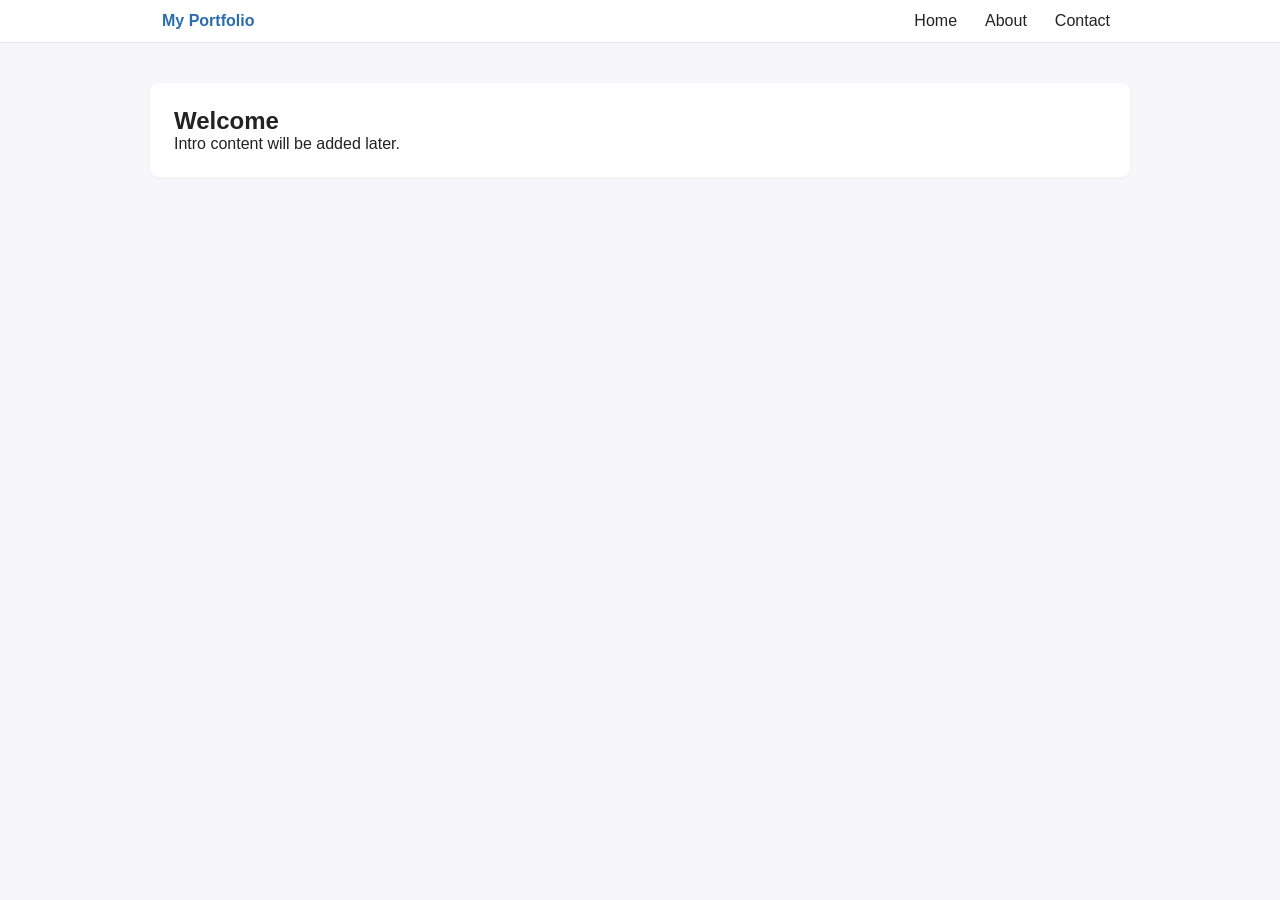
==== index.html @ 008fd502 "scaffold: add portfolio site" ====
<!doctype html>
<html lang="en">
  <head>
    <meta charset="utf-8" />
    <meta name="viewport" content="width=device-width,initial-scale=1" />
    <title>Portfolio - Home</title>
    <link rel="stylesheet" href="css/style.css" />
  </head>
  <body>
    <header>
      <nav>
        <a href="index.html" class="logo">My Portfolio</a>
        <ul class="nav-links">
          <li><a href="index.html">Home</a></li>
          <li><a href="about.html">About</a></li>
          <li><a href="contact.html">Contact</a></li>
        </ul>
      </nav>
    </header>

    <main>
      <section class="hero">
        <h1>Welcome</h1>
        <p>Intro content will be added later.</p>
      </section>
    </main>

    <script src="js/main.js"></script>
  </body>
</html>
---- css/style.css ----
/* Basic reset and simple layout for portfolio scaffold */
:root{
  --bg:#f7f7fb;
  --accent:#2b6cb0;
  --text:#222;
}
*{box-sizing:border-box;margin:0;padding:0}
html,body{height:100%}
body{font-family:Segoe UI,Roboto,Arial,sans-serif;background:var(--bg);color:var(--text);}
header{background:#fff;border-bottom:1px solid #e6e6ee}
nav{max-width:980px;margin:0 auto;display:flex;align-items:center;justify-content:space-between;padding:12px}
.nav-links{list-style:none;display:flex;gap:12px}
.nav-links a{color:var(--text);text-decoration:none;padding:6px 8px;border-radius:4px}
.nav-links a:hover{background:#f0f4ff;color:var(--accent)}
.hero, .about, .contact{max-width:980px;margin:40px auto;padding:24px;background:#fff;border-radius:8px;box-shadow:0 1px 4px rgba(16,24,40,0.04)}
.logo{font-weight:700;color:var(--accent);text-decoration:none}
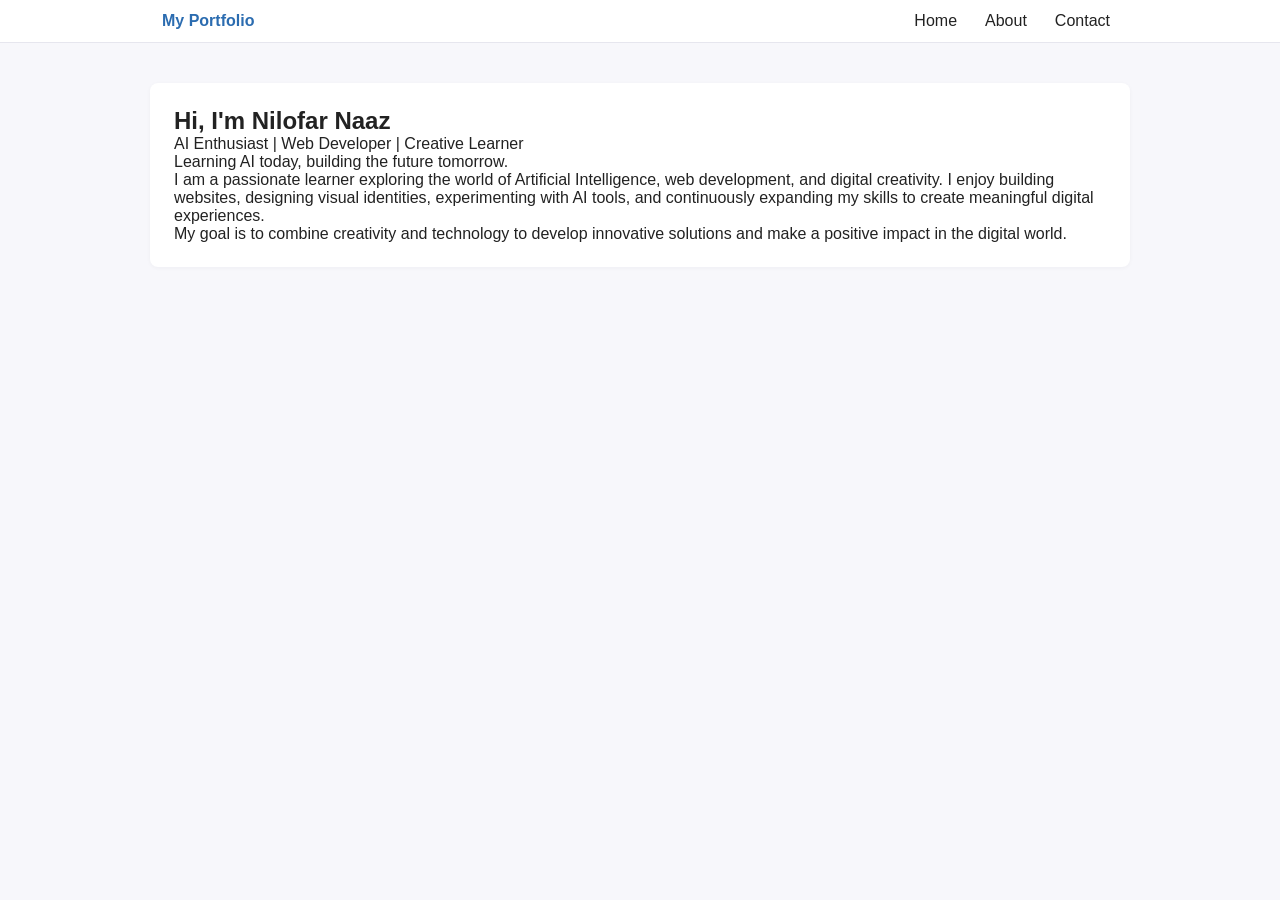
==== commit a8ae858a: "content: update home page text" ====
--- a/index.html
+++ b/index.html
@@ -20,8 +20,11 @@
 
     <main>
       <section class="hero">
-        <h1>Welcome</h1>
-        <p>Intro content will be added later.</p>
+        <h1>Hi, I'm Nilofar Naaz</h1>
+        <p class="tagline">AI Enthusiast | Web Developer | Creative Learner</p>
+        <p class="subtitle">Learning AI today, building the future tomorrow.</p>
+        <p>I am a passionate learner exploring the world of Artificial Intelligence, web development, and digital creativity. I enjoy building websites, designing visual identities, experimenting with AI tools, and continuously expanding my skills to create meaningful digital experiences.</p>
+        <p>My goal is to combine creativity and technology to develop innovative solutions and make a positive impact in the digital world.</p>
       </section>
     </main>
 
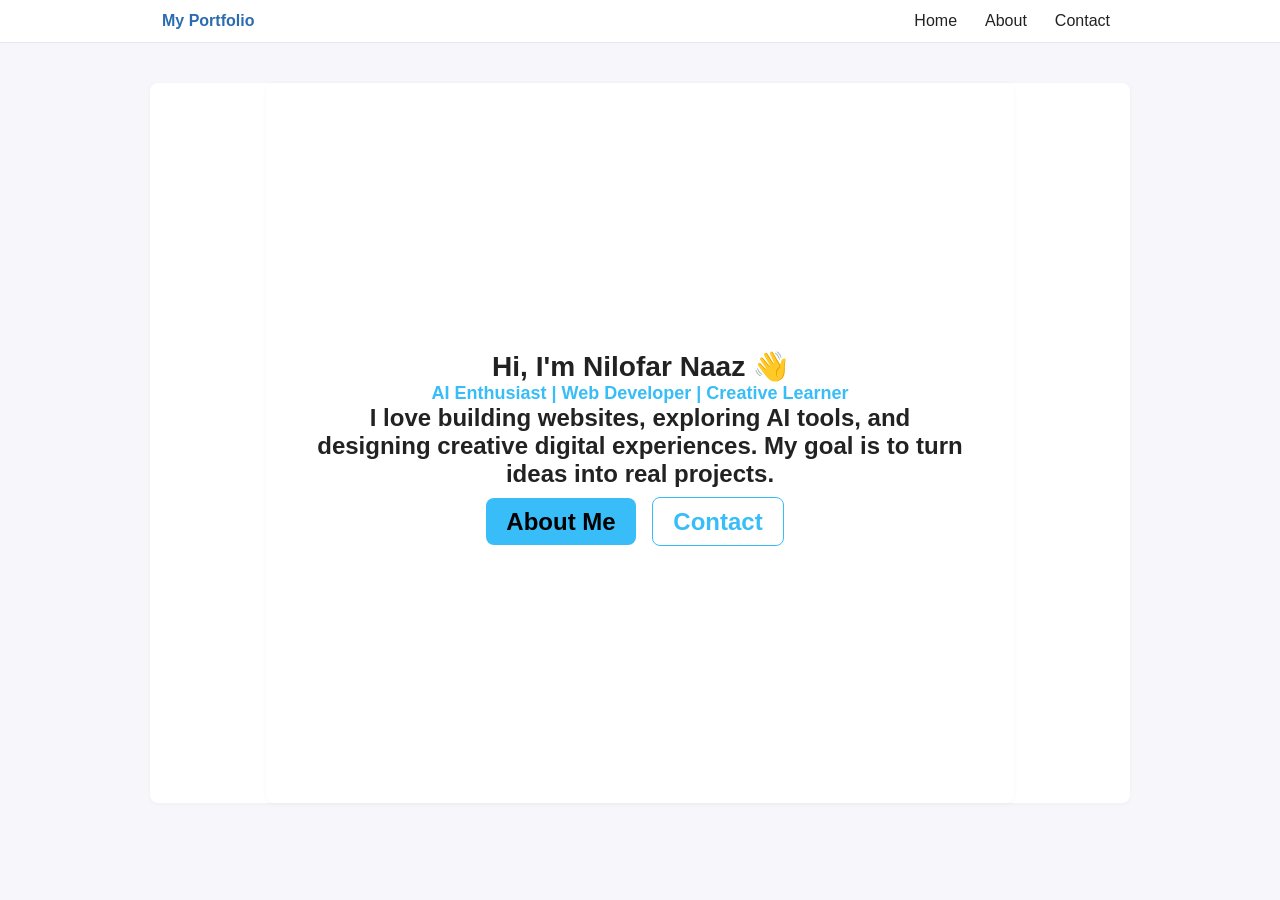
==== commit 06984217: "updated portfolio" ====
--- a/index.html
+++ b/index.html
@@ -20,11 +20,22 @@
 
     <main>
       <section class="hero">
-        <h1>Hi, I'm Nilofar Naaz</h1>
-        <p class="tagline">AI Enthusiast | Web Developer | Creative Learner</p>
-        <p class="subtitle">Learning AI today, building the future tomorrow.</p>
-        <p>I am a passionate learner exploring the world of Artificial Intelligence, web development, and digital creativity. I enjoy building websites, designing visual identities, experimenting with AI tools, and continuously expanding my skills to create meaningful digital experiences.</p>
-        <p>My goal is to combine creativity and technology to develop innovative solutions and make a positive impact in the digital world.</p>
+        <h1><section class="hero">
+  <div class="hero-box">
+    <h1>Hi, I'm Nilofar Naaz 👋</h1>
+
+    <h2 class="typing">AI Enthusiast | Web Developer | Creative Learner</h2>
+
+    <p>
+      I love building websites, exploring AI tools, and designing creative digital experiences.
+      My goal is to turn ideas into real projects.
+    </p>
+
+    <div class="btn-group">
+      <a href="about.html" class="btn">About Me</a>
+      <a href="contact.html" class="btn btn-outline">Contact</a>
+    </div>
+  </div>
       </section>
     </main>
 
--- a/css/style.css
+++ b/css/style.css
@@ -14,3 +14,42 @@
 .nav-links a:hover{background:#f0f4ff;color:var(--accent)}
 .hero, .about, .contact{max-width:980px;margin:40px auto;padding:24px;background:#fff;border-radius:8px;box-shadow:0 1px 4px rgba(16,24,40,0.04)}
 .logo{font-weight:700;color:var(--accent);text-decoration:none}
+.hero {
+  display: flex;
+  justify-content: center;
+  align-items: center;
+  height: 80vh;
+  text-align: center;
+}
+
+.hero-box {
+  max-width: 700px;
+  padding: 20px;
+  background: rgba(255,255,255,0.05);
+  border-radius: 15px;
+  backdrop-filter: blur(10px);
+}
+
+.typing {
+  font-size: 18px;
+  color: #38bdf8;
+}
+
+.btn-group {
+  margin-top: 20px;
+}
+
+.btn {
+  padding: 10px 20px;
+  background: #38bdf8;
+  color: black;
+  text-decoration: none;
+  border-radius: 8px;
+  margin-right: 10px;
+}
+
+.btn-outline {
+  background: transparent;
+  border: 1px solid #38bdf8;
+  color: #38bdf8;
+}
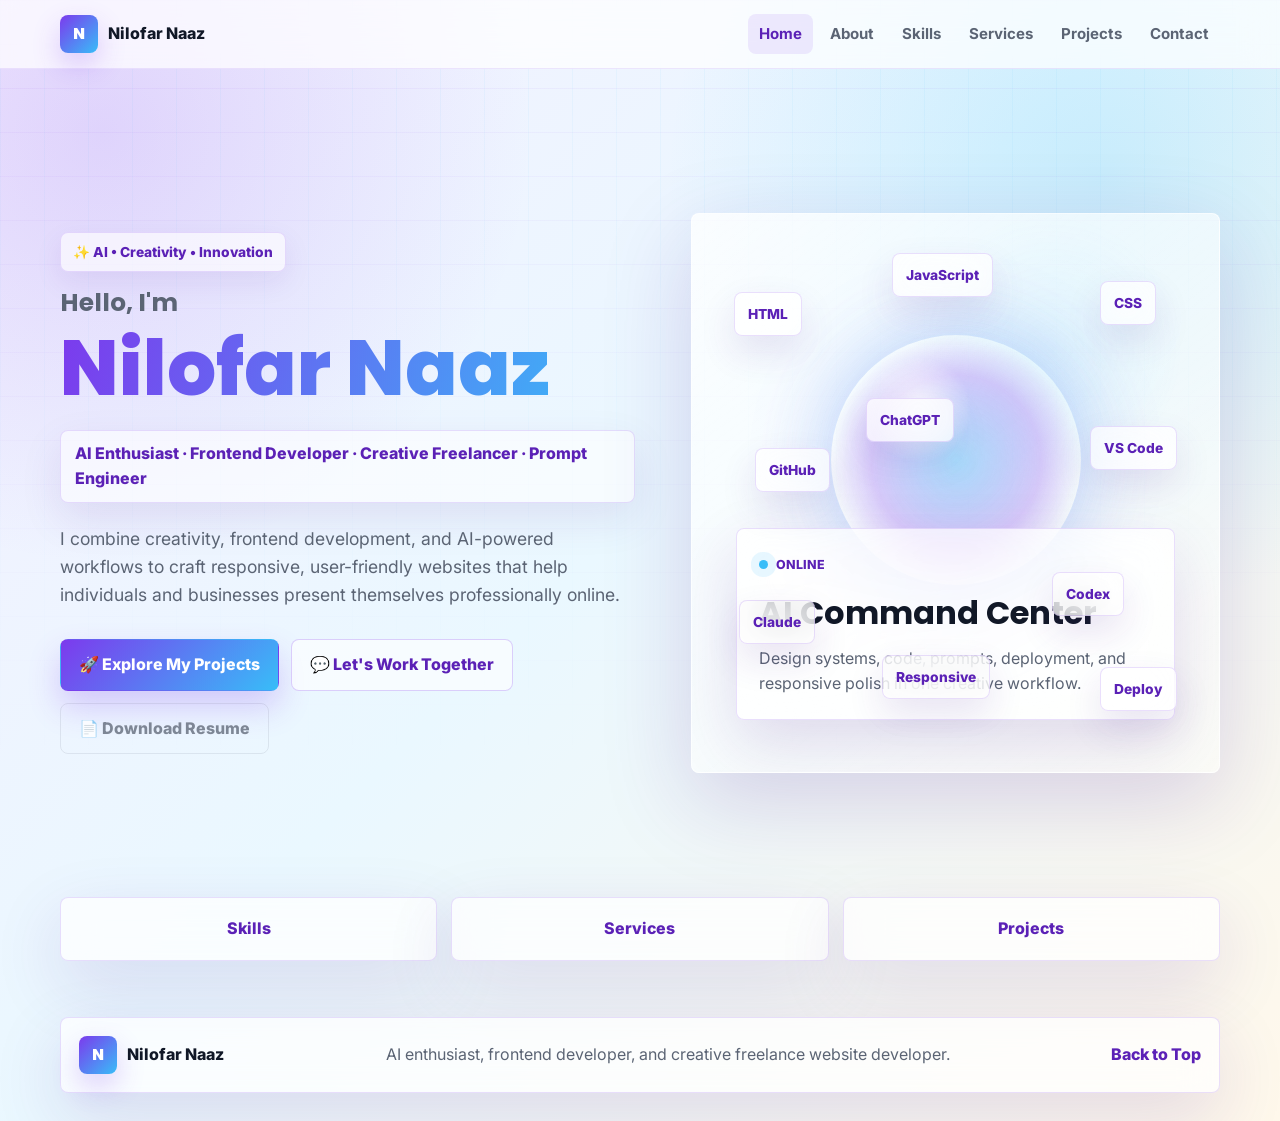
==== commit ae1de700: "Initial portfolio website" ====
--- a/index.html
+++ b/index.html
@@ -3,41 +3,98 @@
   <head>
     <meta charset="utf-8" />
     <meta name="viewport" content="width=device-width,initial-scale=1" />
-    <title>Portfolio - Home</title>
+    <meta
+      name="description"
+      content="Nilofar Naaz is an AI enthusiast, frontend developer, prompt engineer, and creative freelance website developer."
+    />
+    <title>Nilofar Naaz | AI & Frontend Portfolio</title>
+    <link rel="preconnect" href="https://fonts.googleapis.com" />
+    <link rel="preconnect" href="https://fonts.gstatic.com" crossorigin />
+    <link
+      href="https://fonts.googleapis.com/css2?family=Inter:wght@400;500;600;700;800&family=Poppins:wght@600;700;800&display=swap"
+      rel="stylesheet"
+    />
     <link rel="stylesheet" href="css/style.css" />
   </head>
   <body>
-    <header>
-      <nav>
-        <a href="index.html" class="logo">My Portfolio</a>
+    <header class="site-header">
+      <nav class="site-nav" aria-label="Primary navigation">
+        <a href="index.html" class="logo" aria-label="Nilofar Naaz home">
+          <span class="logo-mark">N</span>
+          <span>Nilofar Naaz</span>
+        </a>
         <ul class="nav-links">
-          <li><a href="index.html">Home</a></li>
+          <li><a href="index.html" aria-current="page">Home</a></li>
           <li><a href="about.html">About</a></li>
+          <li><a href="skills.html">Skills</a></li>
+          <li><a href="services.html">Services</a></li>
+          <li><a href="projects.html">Projects</a></li>
           <li><a href="contact.html">Contact</a></li>
         </ul>
       </nav>
     </header>
 
     <main>
-      <section class="hero">
-        <h1><section class="hero">
-  <div class="hero-box">
-    <h1>Hi, I'm Nilofar Naaz 👋</h1>
+      <section class="hero" id="home">
+        <div class="hero-content">
+          <p class="eyebrow">✨ AI • Creativity • Innovation</p>
+          <h1>
+            <span class="hero-kicker">Hello, I'm</span>
+            <span class="hero-name">Nilofar Naaz</span>
+          </h1>
+          <p class="role-line">
+            AI Enthusiast · Frontend Developer · Creative Freelancer · Prompt Engineer
+          </p>
+          <p class="hero-subtitle">
+            I combine creativity, frontend development, and AI-powered workflows
+            to craft responsive, user-friendly websites that help individuals
+            and businesses present themselves professionally online.
+          </p>
 
-    <h2 class="typing">AI Enthusiast | Web Developer | Creative Learner</h2>
+          <div class="hero-actions" aria-label="Primary actions">
+            <a href="projects.html" class="btn">🚀 Explore My Projects</a>
+            <a href="contact.html" class="btn btn-outline">💬 Let's Work Together</a>
+            <span class="btn btn-ghost is-disabled" aria-disabled="true">📄 Download Resume</span>
+          </div>
+        </div>
 
-    <p>
-      I love building websites, exploring AI tools, and designing creative digital experiences.
-      My goal is to turn ideas into real projects.
-    </p>
+        <div class="hero-visual command-center" aria-label="AI Command Center visual">
+          <div class="command-orb"></div>
+          <div class="command-panel">
+            <span class="panel-status">Online</span>
+            <strong>AI Command Center</strong>
+            <p>Design systems, code, prompts, deployment, and responsive polish in one creative workflow.</p>
+          </div>
+          <span class="tool-chip chip-html">HTML</span>
+          <span class="tool-chip chip-css">CSS</span>
+          <span class="tool-chip chip-js">JavaScript</span>
+          <span class="tool-chip chip-github">GitHub</span>
+          <span class="tool-chip chip-vscode">VS Code</span>
+          <span class="tool-chip chip-chatgpt">ChatGPT</span>
+          <span class="tool-chip chip-claude">Claude</span>
+          <span class="tool-chip chip-codex">Codex</span>
+          <span class="tool-chip chip-responsive">Responsive</span>
+          <span class="tool-chip chip-deploy">Deploy</span>
+        </div>
+      </section>
 
-    <div class="btn-group">
-      <a href="about.html" class="btn">About Me</a>
-      <a href="contact.html" class="btn btn-outline">Contact</a>
-    </div>
-  </div>
+      <section class="preview-band" aria-label="Portfolio sections preview">
+        <a class="preview-pill" href="skills.html">Skills</a>
+        <a class="preview-pill" href="services.html">Services</a>
+        <a class="preview-pill" href="projects.html">Projects</a>
       </section>
     </main>
+
+    <footer class="site-footer">
+      <div class="footer-inner">
+        <a href="index.html" class="logo" aria-label="Nilofar Naaz home">
+          <span class="logo-mark">N</span>
+          <span>Nilofar Naaz</span>
+        </a>
+        <p>AI enthusiast, frontend developer, and creative freelance website developer.</p>
+        <a href="#home" class="footer-link">Back to Top</a>
+      </div>
+    </footer>
 
     <script src="js/main.js"></script>
   </body>
--- a/css/style.css
+++ b/css/style.css
@@ -1,55 +1,856 @@
-/* Basic reset and simple layout for portfolio scaffold */
-:root{
-  --bg:#f7f7fb;
-  --accent:#2b6cb0;
-  --text:#222;
-}
-*{box-sizing:border-box;margin:0;padding:0}
-html,body{height:100%}
-body{font-family:Segoe UI,Roboto,Arial,sans-serif;background:var(--bg);color:var(--text);}
-header{background:#fff;border-bottom:1px solid #e6e6ee}
-nav{max-width:980px;margin:0 auto;display:flex;align-items:center;justify-content:space-between;padding:12px}
-.nav-links{list-style:none;display:flex;gap:12px}
-.nav-links a{color:var(--text);text-decoration:none;padding:6px 8px;border-radius:4px}
-.nav-links a:hover{background:#f0f4ff;color:var(--accent)}
-.hero, .about, .contact{max-width:980px;margin:40px auto;padding:24px;background:#fff;border-radius:8px;box-shadow:0 1px 4px rgba(16,24,40,0.04)}
-.logo{font-weight:700;color:var(--accent);text-decoration:none}
+/* Premium portfolio foundation */
+:root {
+  --primary: #7c3aed;
+  --primary-dark: #5b21b6;
+  --secondary: #38bdf8;
+  --ink: #111827;
+  --muted: #5b6474;
+  --soft-lavender: #f4efff;
+  --soft-blue: #eaf8ff;
+  --soft-cream: #fff8eb;
+  --glass: rgba(255, 255, 255, 0.72);
+  --glass-border: rgba(124, 58, 237, 0.16);
+  --shadow: 0 24px 70px rgba(76, 29, 149, 0.14);
+  --radius: 8px;
+}
+
+* {
+  box-sizing: border-box;
+  margin: 0;
+  padding: 0;
+}
+
+html {
+  scroll-behavior: smooth;
+}
+
+body {
+  min-height: 100vh;
+  overflow-x: hidden;
+  color: var(--ink);
+  font-family: "Inter", "Segoe UI", Arial, sans-serif;
+  line-height: 1.6;
+  background:
+    radial-gradient(circle at 8% 12%, rgba(124, 58, 237, 0.16), transparent 28%),
+    radial-gradient(circle at 86% 16%, rgba(56, 189, 248, 0.2), transparent 30%),
+    linear-gradient(135deg, var(--soft-lavender) 0%, var(--soft-blue) 48%, var(--soft-cream) 100%);
+}
+
+body::before {
+  content: "";
+  position: fixed;
+  inset: 0;
+  z-index: -1;
+  background-image:
+    linear-gradient(rgba(124, 58, 237, 0.06) 1px, transparent 1px),
+    linear-gradient(90deg, rgba(56, 189, 248, 0.06) 1px, transparent 1px);
+  background-size: 44px 44px;
+  mask-image: linear-gradient(to bottom, rgba(0, 0, 0, 0.9), transparent 86%);
+}
+
+a {
+  color: inherit;
+}
+
+.site-header,
+body > header:not(.site-header) {
+  position: sticky;
+  top: 0;
+  z-index: 20;
+  border-bottom: 1px solid rgba(124, 58, 237, 0.12);
+  background: rgba(255, 255, 255, 0.72);
+  backdrop-filter: blur(18px);
+}
+
+.site-nav,
+body > header:not(.site-header) nav {
+  width: min(1160px, calc(100% - 32px));
+  margin: 0 auto;
+  display: flex;
+  align-items: center;
+  justify-content: space-between;
+  gap: 24px;
+  padding: 14px 0;
+}
+
+.logo {
+  display: inline-flex;
+  align-items: center;
+  gap: 10px;
+  color: var(--ink);
+  font-weight: 800;
+  text-decoration: none;
+  white-space: nowrap;
+}
+
+.logo-mark {
+  display: grid;
+  width: 38px;
+  height: 38px;
+  place-items: center;
+  border-radius: var(--radius);
+  color: #fff;
+  font-family: "Poppins", sans-serif;
+  background: linear-gradient(135deg, var(--primary), var(--secondary));
+  box-shadow: 0 12px 28px rgba(124, 58, 237, 0.24);
+}
+
+.nav-links {
+  list-style: none;
+  display: flex;
+  align-items: center;
+  justify-content: flex-end;
+  gap: 6px;
+  flex-wrap: wrap;
+}
+
+.nav-links a {
+  display: block;
+  padding: 8px 11px;
+  border-radius: var(--radius);
+  color: var(--muted);
+  font-size: 0.94rem;
+  font-weight: 700;
+  text-decoration: none;
+  transition: color 0.2s ease, background-color 0.2s ease, transform 0.2s ease;
+}
+
+.nav-links a:hover,
+.nav-links a:focus-visible,
+.nav-links a[aria-current="page"] {
+  color: var(--primary-dark);
+  background: rgba(124, 58, 237, 0.1);
+}
+
 .hero {
+  width: min(1160px, calc(100% - 32px));
+  min-height: calc(100vh - 72px);
+  margin: 0 auto;
+  display: grid;
+  grid-template-columns: minmax(0, 1fr) minmax(340px, 0.92fr);
+  align-items: center;
+  gap: 56px;
+  padding: 72px 0 52px;
+}
+
+.hero-content {
+  animation: slide-up 0.7s ease both;
+}
+
+.eyebrow {
+  width: fit-content;
+  margin-bottom: 18px;
+  padding: 8px 12px;
+  border: 1px solid rgba(124, 58, 237, 0.16);
+  border-radius: var(--radius);
+  color: var(--primary-dark);
+  font-size: 0.86rem;
+  font-weight: 800;
+  background: rgba(255, 255, 255, 0.64);
+  box-shadow: 0 10px 28px rgba(76, 29, 149, 0.08);
+}
+
+h1,
+h2,
+h3 {
+  font-family: "Poppins", "Inter", sans-serif;
+  line-height: 1.08;
+  letter-spacing: 0;
+}
+
+.hero h1 {
+  max-width: 760px;
+  font-size: clamp(2.55rem, 6vw, 5.35rem);
+  font-weight: 800;
+}
+
+.hero-kicker {
+  display: block;
+  margin-bottom: 10px;
+  color: var(--muted);
+  font-size: clamp(1.2rem, 2vw, 1.55rem);
+  font-weight: 700;
+}
+
+.hero-name {
+  display: block;
+  color: transparent;
+  background: linear-gradient(110deg, var(--primary), var(--secondary));
+  background-clip: text;
+  -webkit-background-clip: text;
+}
+
+.role-line {
+  width: fit-content;
+  margin-top: 20px;
+  padding: 10px 14px;
+  border: 1px solid var(--glass-border);
+  border-radius: var(--radius);
+  color: var(--primary-dark);
+  font-weight: 800;
+  background: rgba(255, 255, 255, 0.6);
+  box-shadow: 0 16px 42px rgba(76, 29, 149, 0.1);
+}
+
+.hero-subtitle {
+  max-width: 680px;
+  margin-top: 22px;
+  color: var(--muted);
+  font-size: 1.1rem;
+}
+
+.hero-actions {
   display: flex;
+  align-items: center;
+  flex-wrap: wrap;
+  gap: 12px;
+  margin-top: 30px;
+}
+
+.btn {
+  display: inline-flex;
+  min-height: 48px;
+  align-items: center;
   justify-content: center;
+  padding: 12px 18px;
+  border: 1px solid transparent;
+  border-radius: var(--radius);
+  color: #fff;
+  font-weight: 800;
+  text-decoration: none;
+  background: linear-gradient(135deg, var(--primary), var(--secondary));
+  box-shadow: 0 16px 32px rgba(124, 58, 237, 0.24);
+  transition: transform 0.2s ease, box-shadow 0.2s ease, background-color 0.2s ease;
+}
+
+.btn:hover,
+.btn:focus-visible {
+  transform: translateY(-2px);
+  box-shadow: 0 22px 42px rgba(124, 58, 237, 0.28);
+}
+
+.btn-outline {
+  color: var(--primary-dark);
+  border-color: rgba(124, 58, 237, 0.24);
+  background: rgba(255, 255, 255, 0.62);
+  box-shadow: none;
+}
+
+.btn-ghost {
+  color: var(--muted);
+  border-color: rgba(17, 24, 39, 0.1);
+  background: transparent;
+  box-shadow: none;
+}
+
+.is-disabled {
+  cursor: not-allowed;
+  opacity: 0.76;
+}
+
+.hero-visual {
+  position: relative;
+  min-height: 560px;
+  border: 1px solid rgba(255, 255, 255, 0.7);
+  border-radius: var(--radius);
+  overflow: hidden;
+  background:
+    linear-gradient(145deg, rgba(255, 255, 255, 0.76), rgba(255, 255, 255, 0.38)),
+    radial-gradient(circle at 50% 45%, rgba(124, 58, 237, 0.2), transparent 34%),
+    radial-gradient(circle at 68% 24%, rgba(56, 189, 248, 0.24), transparent 24%);
+  box-shadow: 0 28px 90px rgba(76, 29, 149, 0.18);
+  animation: fade-in 0.8s 0.12s ease both;
+}
+
+.command-center {
+  isolation: isolate;
+}
+
+.command-orb {
+  position: absolute;
+  left: 50%;
+  top: 44%;
+  width: min(250px, 54%);
+  aspect-ratio: 1;
+  transform: translate(-50%, -50%);
+  border-radius: 50%;
+  background:
+    radial-gradient(circle at 35% 30%, rgba(255, 255, 255, 0.95), transparent 22%),
+    radial-gradient(circle, rgba(56, 189, 248, 0.38), rgba(124, 58, 237, 0.24) 48%, transparent 70%);
+  box-shadow:
+    0 0 70px rgba(56, 189, 248, 0.24),
+    0 0 90px rgba(124, 58, 237, 0.2);
+}
+
+.command-panel {
+  position: absolute;
+  left: 44px;
+  right: 44px;
+  bottom: 52px;
+  z-index: 3;
+  padding: 22px;
+  border: 1px solid var(--glass-border);
+  border-radius: var(--radius);
+  background: rgba(255, 255, 255, 0.72);
+  box-shadow: 0 24px 62px rgba(76, 29, 149, 0.15);
+  backdrop-filter: blur(18px);
+}
+
+.command-panel strong {
+  display: block;
+  margin-top: 10px;
+  font-family: "Poppins", sans-serif;
+  font-size: clamp(1.35rem, 3vw, 2rem);
+}
+
+.command-panel p {
+  margin-top: 8px;
+  color: var(--muted);
+}
+
+.panel-status {
+  display: inline-flex;
   align-items: center;
-  height: 80vh;
+  gap: 8px;
+  color: var(--primary-dark);
+  font-size: 0.78rem;
+  font-weight: 800;
+  text-transform: uppercase;
+}
+
+.panel-status::before {
+  content: "";
+  width: 9px;
+  height: 9px;
+  border-radius: 50%;
+  background: var(--secondary);
+  box-shadow: 0 0 0 8px rgba(56, 189, 248, 0.12);
+}
+
+.tool-chip {
+  position: absolute;
+  z-index: 4;
+  padding: 10px 13px;
+  border: 1px solid var(--glass-border);
+  border-radius: var(--radius);
+  color: var(--primary-dark);
+  font-size: 0.86rem;
+  font-weight: 800;
+  background: rgba(255, 255, 255, 0.7);
+  box-shadow: 0 16px 36px rgba(76, 29, 149, 0.12);
+  backdrop-filter: blur(18px);
+  animation: float-card 6s ease-in-out infinite;
+}
+
+.chip-html {
+  left: 8%;
+  top: 14%;
+  animation-delay: 0s;
+}
+
+.chip-css {
+  right: 12%;
+  top: 12%;
+  animation-delay: -1.4s;
+}
+
+.chip-js {
+  left: 38%;
+  top: 7%;
+  animation-delay: -2.2s;
+}
+
+.chip-github {
+  left: 12%;
+  top: 42%;
+  animation-delay: -3.1s;
+}
+
+.chip-vscode {
+  right: 8%;
+  top: 38%;
+  animation-delay: -0.8s;
+}
+
+.chip-chatgpt {
+  left: 33%;
+  top: 33%;
+  animation-delay: -2.8s;
+}
+
+.chip-claude {
+  left: 9%;
+  bottom: 23%;
+  animation-delay: -1.9s;
+}
+
+.chip-codex {
+  right: 18%;
+  bottom: 28%;
+  animation-delay: -3.6s;
+}
+
+.chip-responsive {
+  left: 36%;
+  bottom: 13%;
+  animation-delay: -0.5s;
+}
+
+.chip-deploy {
+  right: 8%;
+  bottom: 11%;
+  animation-delay: -2.5s;
+}
+
+.preview-band {
+  width: min(1160px, calc(100% - 32px));
+  margin: 0 auto 56px;
+  display: grid;
+  grid-template-columns: repeat(3, 1fr);
+  gap: 14px;
+}
+
+.preview-pill {
+  padding: 18px;
+  border: 1px solid var(--glass-border);
+  border-radius: var(--radius);
+  color: var(--primary-dark);
+  font-weight: 800;
   text-align: center;
-}
-
-.hero-box {
-  max-width: 700px;
-  padding: 20px;
-  background: rgba(255,255,255,0.05);
-  border-radius: 15px;
-  backdrop-filter: blur(10px);
-}
-
-.typing {
-  font-size: 18px;
-  color: #38bdf8;
-}
-
-.btn-group {
+  text-decoration: none;
+  background: var(--glass);
+  box-shadow: var(--shadow);
+  backdrop-filter: blur(18px);
+  transition: transform 0.2s ease, box-shadow 0.2s ease;
+}
+
+.preview-pill:hover,
+.preview-pill:focus-visible {
+  transform: translateY(-3px);
+}
+
+.page-hero,
+.page-section,
+.cta-panel {
+  width: min(1160px, calc(100% - 32px));
+  margin: 0 auto;
+}
+
+.page-hero {
+  padding: 76px 0 34px;
+}
+
+.page-hero h1 {
+  max-width: 840px;
+  font-size: clamp(2.4rem, 6vw, 4.7rem);
+}
+
+.page-hero > p:not(.eyebrow) {
+  max-width: 760px;
   margin-top: 20px;
-}
-
-.btn {
-  padding: 10px 20px;
-  background: #38bdf8;
-  color: black;
+  color: var(--muted);
+  font-size: 1.08rem;
+}
+
+.page-section {
+  padding: 28px 0 68px;
+}
+
+.section-header {
+  display: flex;
+  align-items: end;
+  justify-content: space-between;
+  gap: 24px;
+  margin-bottom: 20px;
+}
+
+.section-header h2 {
+  font-size: clamp(2rem, 4vw, 3.3rem);
+}
+
+.card-grid {
+  display: grid;
+  grid-template-columns: repeat(2, minmax(0, 1fr));
+  gap: 18px;
+}
+
+.content-card,
+.cta-panel,
+.site-footer {
+  border: 1px solid var(--glass-border);
+  border-radius: var(--radius);
+  background: var(--glass);
+  box-shadow: var(--shadow);
+  backdrop-filter: blur(18px);
+}
+
+.content-card {
+  min-height: 100%;
+  padding: 24px;
+  transition: transform 0.2s ease, box-shadow 0.2s ease;
+}
+
+.content-card:hover,
+.content-card:focus-within {
+  transform: translateY(-4px);
+  box-shadow: 0 28px 74px rgba(76, 29, 149, 0.18);
+}
+
+.content-card h3 {
+  margin-bottom: 12px;
+  font-size: 1.35rem;
+}
+
+.content-card p {
+  color: var(--muted);
+}
+
+.tag-list {
+  list-style: none;
+  display: flex;
+  flex-wrap: wrap;
+  gap: 8px;
+  margin-top: 18px;
+}
+
+.tag-list li {
+  padding: 7px 10px;
+  border: 1px solid rgba(124, 58, 237, 0.16);
+  border-radius: var(--radius);
+  color: var(--primary-dark);
+  font-size: 0.84rem;
+  font-weight: 800;
+  background: rgba(255, 255, 255, 0.58);
+}
+
+.text-link {
+  display: inline-flex;
+  margin-top: 18px;
+  color: var(--primary-dark);
+  font-weight: 800;
   text-decoration: none;
-  border-radius: 8px;
-  margin-right: 10px;
-}
-
-.btn-outline {
-  background: transparent;
-  border: 1px solid #38bdf8;
-  color: #38bdf8;
-}+}
+
+.text-link:hover,
+.text-link:focus-visible,
+.footer-link:hover,
+.footer-link:focus-visible {
+  text-decoration: underline;
+}
+
+.cta-panel {
+  margin-bottom: 68px;
+  padding: 30px;
+}
+
+.cta-panel h2 {
+  font-size: clamp(1.8rem, 4vw, 3rem);
+}
+
+.cta-panel p {
+  max-width: 760px;
+  margin: 12px 0 22px;
+  color: var(--muted);
+}
+
+.project-grid {
+  grid-template-columns: repeat(2, minmax(0, 1fr));
+}
+
+.project-card {
+  display: flex;
+  flex-direction: column;
+}
+
+.project-actions {
+  display: flex;
+  flex-wrap: wrap;
+  gap: 10px;
+  margin-top: auto;
+  padding-top: 24px;
+}
+
+.project-actions .btn {
+  min-height: 42px;
+  padding: 9px 14px;
+}
+
+.site-footer {
+  width: min(1160px, calc(100% - 32px));
+  margin: 0 auto 28px;
+}
+
+.footer-inner {
+  display: flex;
+  align-items: center;
+  justify-content: space-between;
+  gap: 18px;
+  padding: 18px;
+}
+
+.footer-inner p {
+  color: var(--muted);
+  text-align: center;
+}
+
+.footer-link {
+  color: var(--primary-dark);
+  font-weight: 800;
+  text-decoration: none;
+  white-space: nowrap;
+}
+
+.about,
+.contact {
+  width: min(980px, calc(100% - 32px));
+  margin: 40px auto;
+  padding: 28px;
+  border: 1px solid var(--glass-border);
+  border-radius: var(--radius);
+  background: var(--glass);
+  box-shadow: var(--shadow);
+  backdrop-filter: blur(18px);
+}
+
+.about h1,
+.contact h1 {
+  margin-bottom: 16px;
+  font-size: clamp(2rem, 5vw, 3.25rem);
+}
+
+.about h2,
+.contact h2 {
+  margin: 24px 0 10px;
+}
+
+.about p,
+.contact p,
+.about li,
+.contact li {
+  color: var(--muted);
+}
+
+.about ul {
+  padding-left: 20px;
+}
+
+.contact-grid {
+  display: grid;
+  grid-template-columns: repeat(2, minmax(0, 1fr));
+  gap: 16px;
+  margin: 24px 0;
+}
+
+.contact-grid > div,
+blockquote {
+  padding: 18px;
+  border: 1px solid var(--glass-border);
+  border-radius: var(--radius);
+  background: rgba(255, 255, 255, 0.52);
+}
+
+@keyframes slide-up {
+  from {
+    opacity: 0;
+    transform: translateY(18px);
+  }
+
+  to {
+    opacity: 1;
+    transform: translateY(0);
+  }
+}
+
+@keyframes fade-in {
+  from {
+    opacity: 0;
+    transform: scale(0.98);
+  }
+
+  to {
+    opacity: 1;
+    transform: scale(1);
+  }
+}
+
+@keyframes float-card {
+  0%,
+  100% {
+    transform: translateY(0);
+  }
+
+  50% {
+    transform: translateY(-7px);
+  }
+}
+
+@media (prefers-reduced-motion: reduce) {
+  *,
+  *::before,
+  *::after {
+    scroll-behavior: auto !important;
+    animation-duration: 0.01ms !important;
+    animation-iteration-count: 1 !important;
+    transition-duration: 0.01ms !important;
+  }
+
+  .tool-chip {
+    animation: none;
+  }
+}
+
+@media (max-width: 900px) {
+  .site-nav,
+  body > header:not(.site-header) nav {
+    align-items: flex-start;
+    flex-direction: column;
+  }
+
+  .nav-links {
+    width: 100%;
+    justify-content: flex-start;
+  }
+
+  .hero {
+    grid-template-columns: 1fr;
+    padding-top: 42px;
+  }
+
+  .hero-visual {
+    min-height: 500px;
+  }
+}
+
+@media (max-width: 640px) {
+  .site-nav,
+  body > header:not(.site-header) nav,
+  .hero,
+  .preview-band,
+  .page-hero,
+  .page-section,
+  .cta-panel,
+  .site-footer,
+  .about,
+  .contact {
+    width: min(100% - 24px, 1160px);
+  }
+
+  .logo {
+    white-space: normal;
+  }
+
+  .nav-links {
+    display: grid;
+    grid-template-columns: repeat(2, 1fr);
+  }
+
+  .nav-links a {
+    text-align: center;
+  }
+
+  .hero {
+    min-height: auto;
+    gap: 30px;
+  }
+
+  .hero h1 {
+    font-size: clamp(2.25rem, 13vw, 3.25rem);
+  }
+
+  .role-line {
+    width: 100%;
+  }
+
+  .hero-actions,
+  .btn {
+    width: 100%;
+  }
+
+  .hero-visual {
+    min-height: 440px;
+  }
+
+  .command-panel {
+    left: 18px;
+    right: 18px;
+    bottom: 20px;
+    padding: 18px;
+  }
+
+  .tool-chip {
+    padding: 8px 10px;
+    font-size: 0.76rem;
+  }
+
+  .chip-html {
+    left: 5%;
+    top: 12%;
+  }
+
+  .chip-css {
+    right: 5%;
+    top: 14%;
+  }
+
+  .chip-js {
+    left: 34%;
+    top: 5%;
+  }
+
+  .chip-github {
+    left: 7%;
+    top: 35%;
+  }
+
+  .chip-vscode {
+    right: 6%;
+    top: 34%;
+  }
+
+  .chip-chatgpt {
+    left: 30%;
+    top: 25%;
+  }
+
+  .chip-claude {
+    left: 6%;
+    bottom: 32%;
+  }
+
+  .chip-codex {
+    right: 10%;
+    bottom: 34%;
+  }
+
+  .chip-responsive {
+    left: 28%;
+    bottom: 21%;
+  }
+
+  .chip-deploy {
+    right: 5%;
+    bottom: 20%;
+  }
+
+  .preview-band,
+  .card-grid,
+  .project-grid,
+  .contact-grid {
+    grid-template-columns: 1fr;
+  }
+
+  .section-header,
+  .footer-inner {
+    align-items: flex-start;
+    flex-direction: column;
+  }
+
+  .footer-inner p {
+    text-align: left;
+  }
+
+  .project-actions,
+  .project-actions .btn {
+    width: 100%;
+  }
+}
